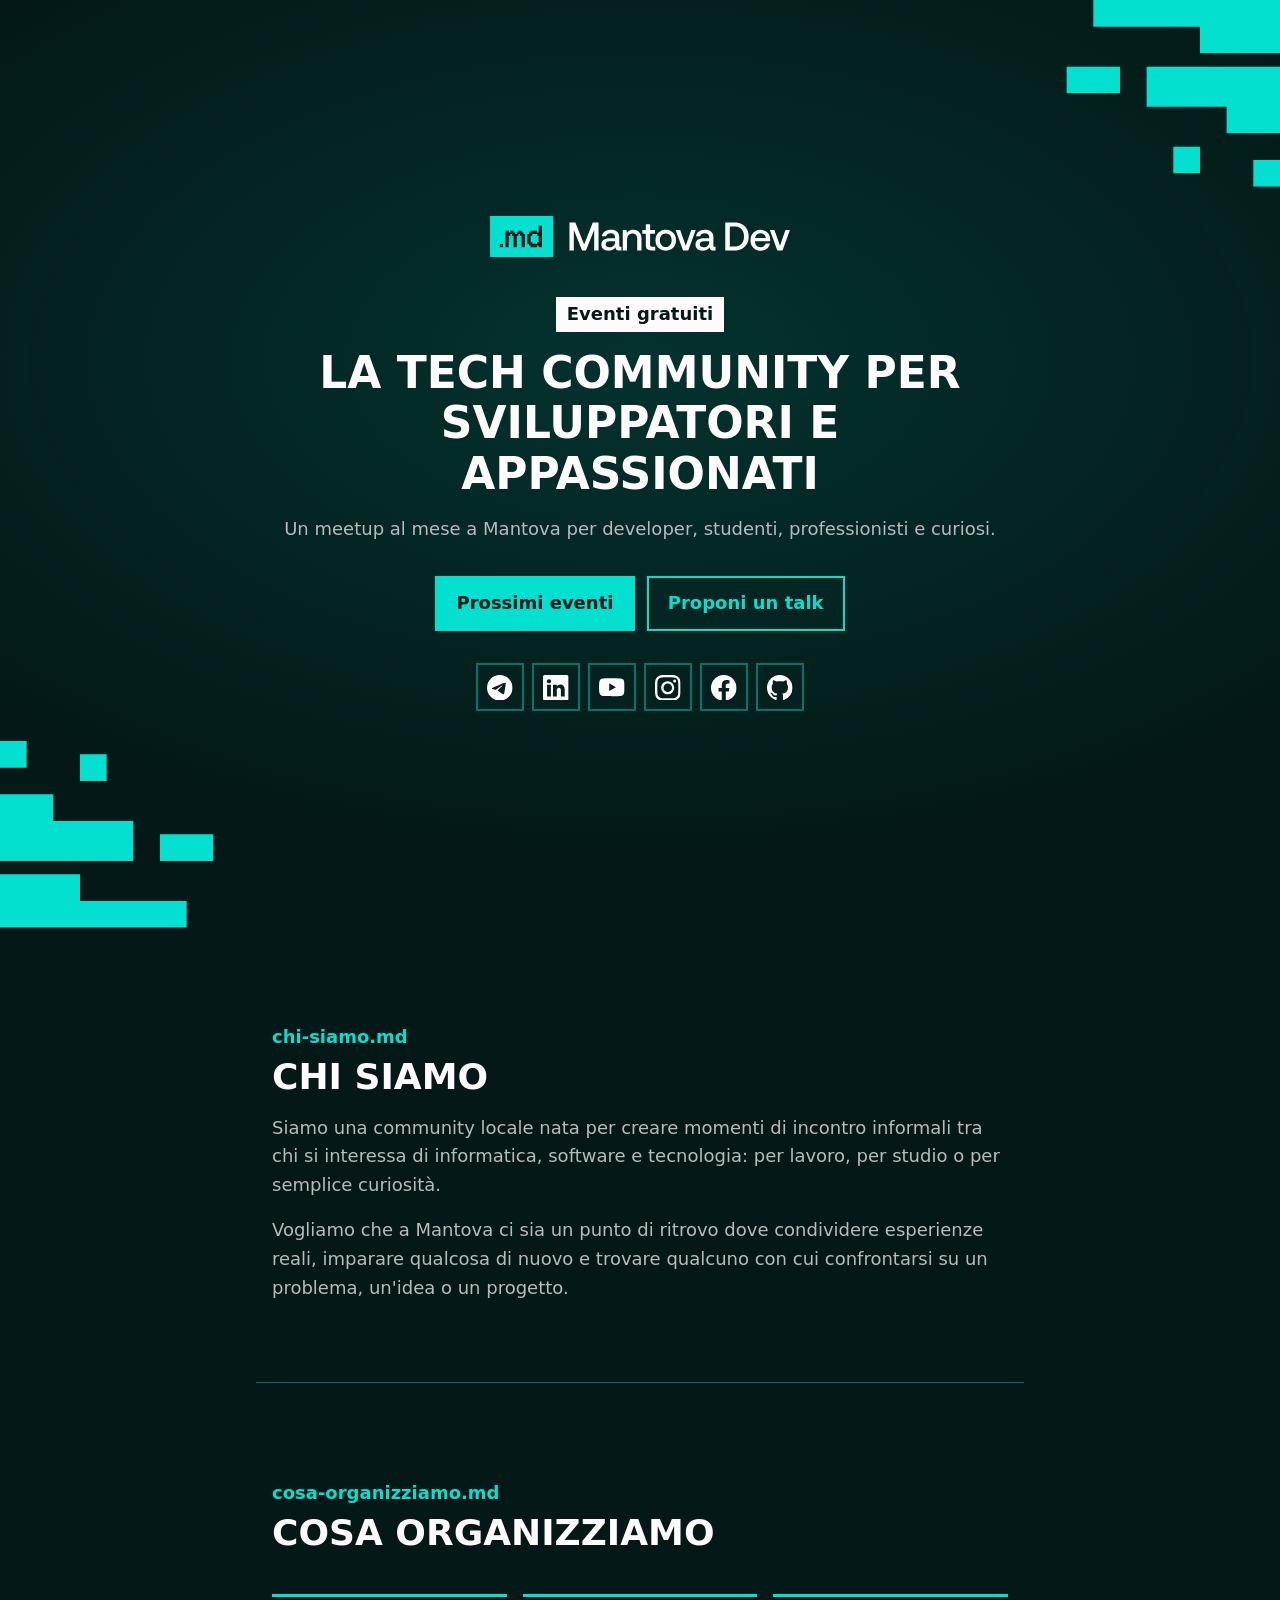
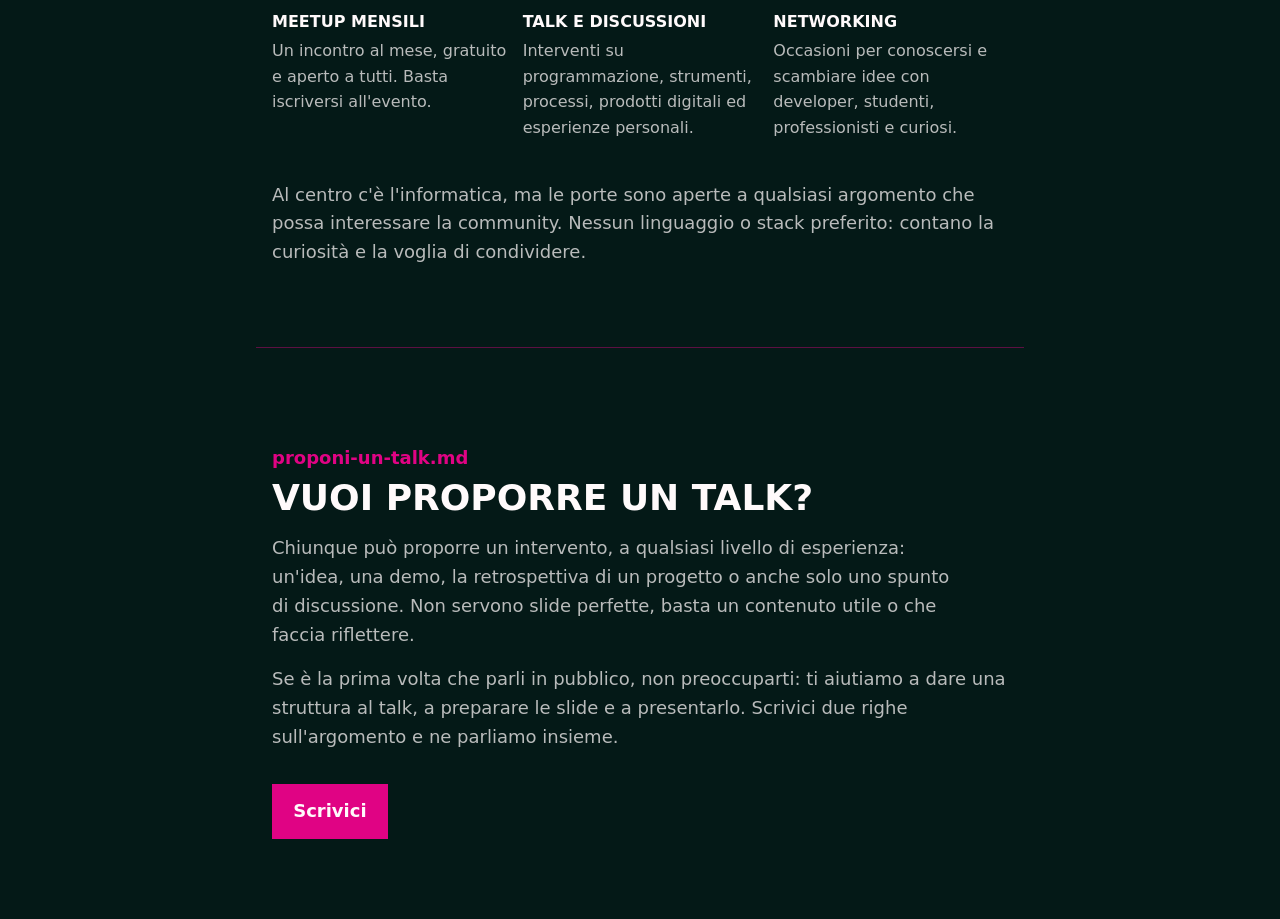
==== site/index.html @ 24b8f656 "Add mantova.dev landing page Static single page in site/: hero with event and talk links, social ico" ====
<!doctype html>
<html lang="it">
<head>
<meta charset="utf-8">
<meta name="viewport" content="width=device-width, initial-scale=1">
<title>Mantova Dev</title>
<meta name="description" content="La tech community di Mantova per sviluppatori e appassionati. Un meetup gratuito al mese: talk, demo e networking.">
<meta name="theme-color" content="#041917">
<link rel="icon" href="/favicon.svg" type="image/svg+xml">
<meta property="og:type" content="website">
<meta property="og:url" content="https://mantova.dev/">
<meta property="og:title" content="Mantova Dev">
<meta property="og:description" content="La tech community per sviluppatori e appassionati. Un meetup gratuito al mese a Mantova.">
<meta property="og:image" content="https://mantova.dev/og.jpg">
<meta property="og:image:width" content="1200">
<meta property="og:image:height" content="630">
<meta property="og:locale" content="it_IT">
<meta name="twitter:card" content="summary_large_image">
<link rel="stylesheet" href="https://api.fontshare.com/v2/css?f[]=satoshi@400,500,700&display=swap">
<style>
  :root {
    --accent: #03e0cf;
    --magenta: #e00384;
    --bg: #041917;
    --ink: #fffafb;
    --muted: color-mix(in srgb, var(--ink) 72%, var(--bg));
    --px: min(20rem, 40vw);
  }
  * { box-sizing: border-box; margin: 0; }
  body {
    background: var(--bg);
    color: var(--ink);
    font: 500 1.125rem/1.6 Satoshi, system-ui, sans-serif;
    overflow-x: hidden;
  }
  /* fixed glows behind the page: teal on top fades out while magenta fades in as you scroll,
     like the teal-to-magenta gradient of the YouTube cover */
  body::before, body::after { content: ""; position: fixed; inset: 0; z-index: -1; pointer-events: none; }
  body::before { background: radial-gradient(ellipse 70% 55% at 50% 40%, color-mix(in srgb, var(--accent) 13%, transparent), transparent); }
  body::after { background: radial-gradient(ellipse 130% 85% at 70% 100%, color-mix(in srgb, var(--magenta) 30%, transparent), transparent); opacity: 0; }
  @supports (animation-timeline: scroll()) {
    body::before { animation: glow-out linear both; animation-timeline: scroll(root); }
    body::after { animation: glow-in linear both; animation-timeline: scroll(root); }
  }
  @keyframes glow-out { to { opacity: .3; } }
  @keyframes glow-in { to { opacity: 1; } }
  .hero {
    position: relative;
    min-height: 100svh;
    display: flex;
    flex-direction: column;
    justify-content: center;
    align-items: center;
    /* keep content clear of the corner blocks (viewBox ratio 14/24 plus a gap) */
    padding: calc(var(--px) * .6 + 1.5rem) max(16px, 6vw);
    text-align: center;
  }
  .hero > :not(.px) { max-width: 46rem; }
  .px { position: absolute; width: var(--px); aspect-ratio: 24 / 14; color: var(--accent); pointer-events: none; }
  .px.top { top: 0; right: 0; }
  .px.bottom { bottom: 0; left: 0; transform: rotate(180deg); }
  /* wide screens: frame the content from the sides, like the event banners */
  @media (min-width: 90rem) {
    .hero { padding-block: 4rem; }
    .px.top { top: 14%; }
    .px.bottom { bottom: 14%; }
  }
  .logo { display: block; width: min(26rem, 100%); height: auto; margin-inline: auto; }
  section { max-width: calc(46rem + 32px); margin-inline: auto; padding: 5rem 16px; }
  section + section { border-top: 1px solid color-mix(in srgb, var(--accent) 40%, transparent); }
  /* magenta is the talk.md sub-brand color */
  #proponi { --accent: var(--magenta); }
  #proponi .cta a:not(:hover) { color: var(--ink); }
  .label { color: var(--accent); font-weight: 700; }
  h2 { margin-top: .25rem; font-size: clamp(1.75rem, 4vw, 2.25rem); line-height: 1.15; text-transform: uppercase; }
  h2, h3 { text-wrap: balance; }
  p { text-wrap: pretty; }
  section p { margin-top: 1rem; color: var(--muted); }
  .chip {
    display: inline-block;
    margin-top: 2.5rem;
    padding: .2rem .7rem;
    background: var(--ink);
    color: var(--bg);
    font-weight: 700;
  }
  .tagline { margin-top: 1rem; font-size: clamp(1.75rem, 5vw, 2.75rem); line-height: 1.15; font-weight: 700; text-transform: uppercase; }
  .about { margin-top: 1rem; color: var(--muted); }
  .cta { display: flex; flex-wrap: wrap; gap: .75rem; margin-top: 2rem; }
  .hero .cta { justify-content: center; }
  .cta a {
    padding: .7rem 1.2rem;
    border: 2px solid var(--accent);
    color: var(--accent);
    font-weight: 700;
    text-decoration: none;
  }
  .cta a:first-child { background: var(--accent); color: var(--bg); }
  .cta a:hover { background: var(--ink); border-color: var(--ink); color: var(--bg); }
  .cards { display: grid; grid-template-columns: repeat(auto-fit, minmax(13rem, 1fr)); gap: .5rem 1rem; margin-top: 2.5rem; }
  /* subgrid keeps headings and texts on shared rows, even when a heading wraps */
  .cards div { display: grid; grid-row: span 2; grid-template-rows: subgrid; row-gap: .25rem; border-top: 3px solid var(--accent); padding-top: .75rem; }
  .cards h3 { font-size: 1rem; text-transform: uppercase; }
  .cards p { margin: 0 0 1.5rem; font-size: 1rem; text-wrap: wrap; }
  .links { display: flex; flex-wrap: wrap; justify-content: center; gap: .5rem; margin-top: 2rem; padding: 0; list-style: none; }
  .links a { display: grid; place-items: center; width: 3rem; height: 3rem; border: 2px solid color-mix(in srgb, var(--accent) 45%, var(--bg)); color: var(--ink); }
  .links a:hover { background: var(--accent); border-color: var(--accent); color: var(--bg); }
  .links svg { width: 1.6rem; height: 1.6rem; }
  a:focus-visible { outline: 3px solid var(--ink); outline-offset: 3px; }
</style>
</head>
<body>
<header class="hero">
  <svg class="px top" aria-hidden="true"><use href="icons.svg#px"/></svg>
  <svg class="px bottom" aria-hidden="true"><use href="icons.svg#px"/></svg>
  <h1>
    <img class="logo" src="logo.svg" alt="Mantova Dev" width="1311" height="177">
  </h1>

  <p class="chip">Eventi gratuiti</p>
  <p class="tagline">La tech community per sviluppatori e appassionati</p>
  <p class="about">Un meetup al mese a Mantova per developer, studenti, professionisti e curiosi.</p>

  <div class="cta">
    <a href="https://www.eventbrite.com/cc/mantova-dev-4822410" target="_blank" rel="noopener">Prossimi eventi</a>
    <a href="#proponi">Proponi un talk</a>
  </div>
  <ul class="links">
    <li><a href="https://t.me/+uESvpTqd1ZpmZGE0" target="_blank" rel="noopener" aria-label="Telegram" title="Telegram"><svg aria-hidden="true"><use href="icons.svg#telegram"/></svg></a></li>
    <li><a href="https://www.linkedin.com/company/mantovadev" target="_blank" rel="noopener" aria-label="LinkedIn" title="LinkedIn"><svg aria-hidden="true"><use href="icons.svg#linkedin"/></svg></a></li>
    <li><a href="https://www.youtube.com/@MantovaDev" target="_blank" rel="noopener" aria-label="YouTube" title="YouTube"><svg aria-hidden="true"><use href="icons.svg#youtube"/></svg></a></li>
    <li><a href="https://www.instagram.com/mantovadev" target="_blank" rel="noopener" aria-label="Instagram" title="Instagram"><svg aria-hidden="true"><use href="icons.svg#instagram"/></svg></a></li>
    <li><a href="https://www.facebook.com/people/Mantova-Dev/61585731386115" target="_blank" rel="noopener" aria-label="Facebook" title="Facebook"><svg aria-hidden="true"><use href="icons.svg#facebook"/></svg></a></li>
    <li><a href="https://github.com/mantovadev/mantovadev" target="_blank" rel="noopener" aria-label="GitHub" title="GitHub"><svg aria-hidden="true"><use href="icons.svg#github"/></svg></a></li>
  </ul>
</header>

<main>
  <section id="chi-siamo">
    <p class="label">chi-siamo.md</p>
    <h2>Chi siamo</h2>
    <p>Siamo una community locale nata per creare momenti di incontro informali tra chi si interessa di informatica, software e tecnologia: per lavoro, per studio o per semplice curiosità.</p>
    <p>Vogliamo che a Mantova ci sia un punto di ritrovo dove condividere esperienze reali, imparare qualcosa di nuovo e trovare qualcuno con cui confrontarsi su un problema, un'idea o un progetto.</p>
  </section>

  <section id="cosa-facciamo">
    <p class="label">cosa-organizziamo.md</p>
    <h2>Cosa organizziamo</h2>
    <div class="cards">
      <div>
        <h3>Meetup mensili</h3>
        <p>Un incontro al mese, gratuito e aperto a tutti. Basta iscriversi all'evento.</p>
      </div>
      <div>
        <h3>Talk e discussioni</h3>
        <p>Interventi su programmazione, strumenti, processi, prodotti digitali ed esperienze personali.</p>
      </div>
      <div>
        <h3>Networking</h3>
        <p>Occasioni per conoscersi e scambiare idee con developer, studenti, professionisti e curiosi.</p>
      </div>
    </div>
    <p>Al centro c'è l'informatica, ma le porte sono aperte a qualsiasi argomento che possa interessare la community. Nessun linguaggio o stack preferito: contano la curiosità e la voglia di condividere.</p>
  </section>

  <section id="proponi">
    <p class="label">proponi-un-talk.md</p>
    <h2>Vuoi proporre un talk?</h2>
    <p>Chiunque può proporre un intervento, a qualsiasi livello di esperienza: un'idea, una demo, la retrospettiva di un progetto o anche solo uno spunto di discussione. Non servono slide perfette, basta un contenuto utile o che faccia riflettere.</p>
    <p>Se è la prima volta che parli in pubblico, non preoccuparti: ti aiutiamo a dare una struttura al talk, a preparare le slide e a presentarlo. Scrivici due righe sull'argomento e ne parliamo insieme.</p>
    <div class="cta">
      <a href="mailto:mantovadev@gmail.com?subject=Proposta%20talk">Scrivici</a>
    </div>
  </section>
</main>

</body>
</html>
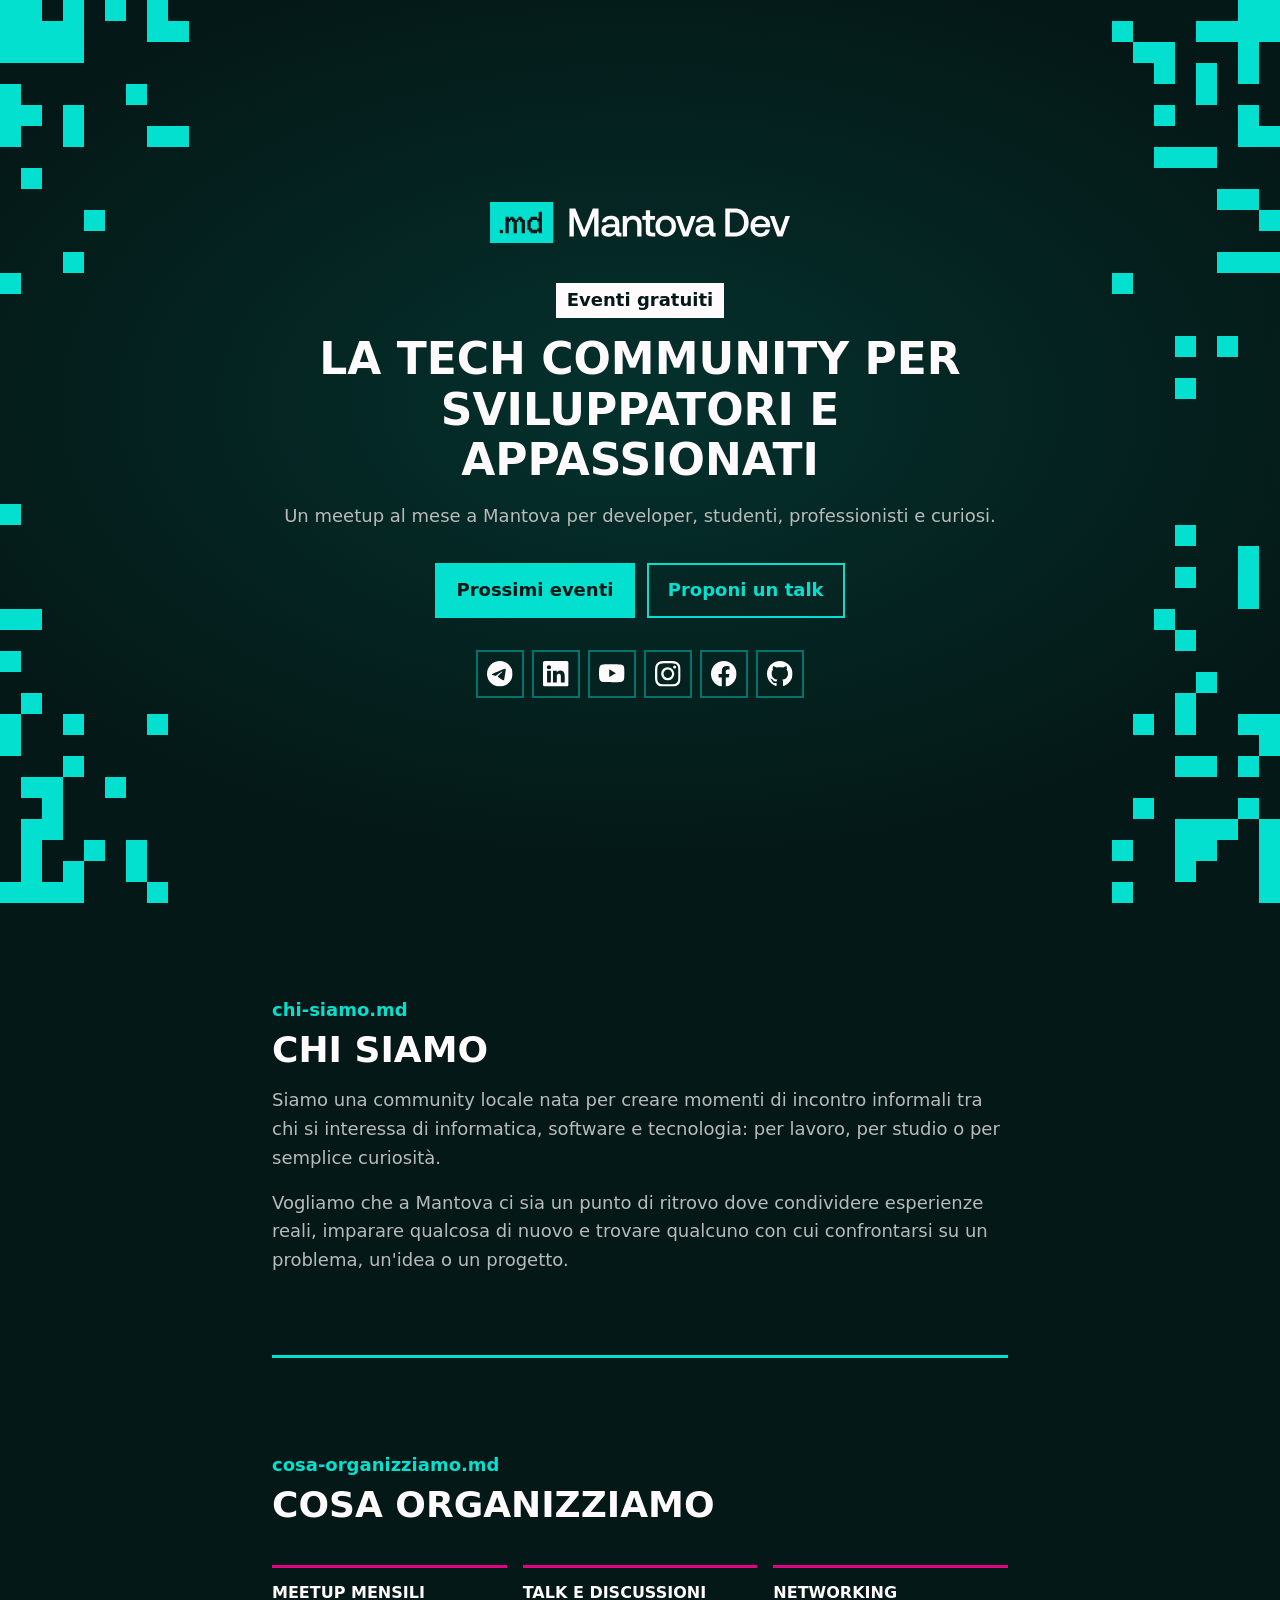
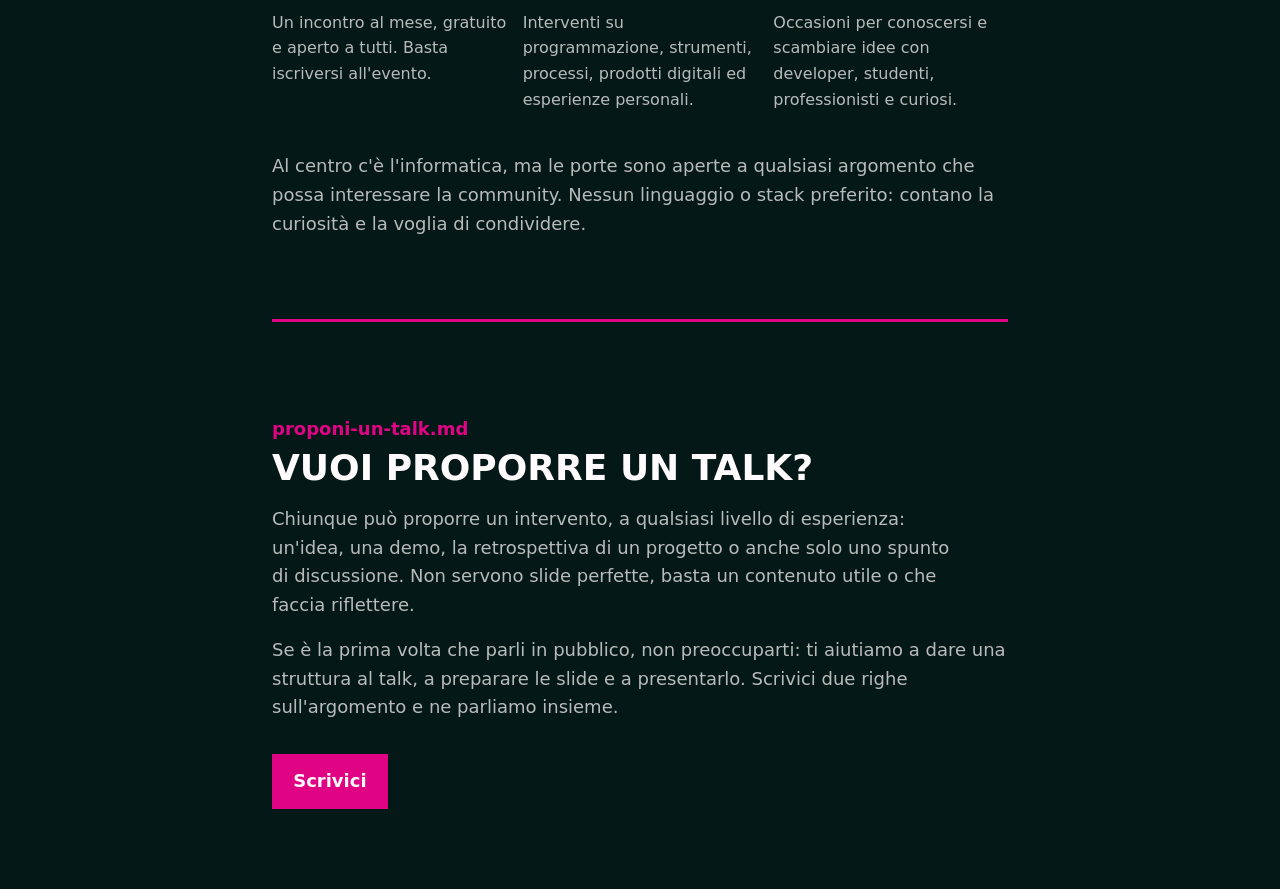
==== commit 8c8f6b5d: "Site: animated pixels that shift from teal to magenta on scroll Replace the static corner pixels wit" ====
--- a/site/index.html
+++ b/site/index.html
@@ -19,55 +19,77 @@
 <link rel="stylesheet" href="https://api.fontshare.com/v2/css?f[]=satoshi@400,500,700&display=swap">
 <style>
   :root {
-    --accent: #03e0cf;
+    --teal: #03e0cf;
+    --accent: var(--teal);
     --magenta: #e00384;
     --bg: #041917;
     --ink: #fffafb;
     --muted: color-mix(in srgb, var(--ink) 72%, var(--bg));
-    --px: min(20rem, 40vw);
   }
   * { box-sizing: border-box; margin: 0; }
   body {
-    background: var(--bg);
+    /* the teal glow lives on the page, not on .hero, so it stays behind the fixed pixels */
+    background: radial-gradient(ellipse 60% 50% at 50% 45%, color-mix(in srgb, var(--accent) 12%, var(--bg)), var(--bg)) top / 100% 100svh no-repeat, var(--bg);
     color: var(--ink);
     font: 500 1.125rem/1.6 Satoshi, system-ui, sans-serif;
     overflow-x: hidden;
   }
-  /* fixed glows behind the page: teal on top fades out while magenta fades in as you scroll,
-     like the teal-to-magenta gradient of the YouTube cover */
-  body::before, body::after { content: ""; position: fixed; inset: 0; z-index: -1; pointer-events: none; }
-  body::before { background: radial-gradient(ellipse 70% 55% at 50% 40%, color-mix(in srgb, var(--accent) 13%, transparent), transparent); }
-  body::after { background: radial-gradient(ellipse 130% 85% at 70% 100%, color-mix(in srgb, var(--magenta) 30%, transparent), transparent); opacity: 0; }
-  @supports (animation-timeline: scroll()) {
-    body::before { animation: glow-out linear both; animation-timeline: scroll(root); }
-    body::after { animation: glow-in linear both; animation-timeline: scroll(root); }
-  }
-  @keyframes glow-out { to { opacity: .3; } }
-  @keyframes glow-in { to { opacity: 1; } }
   .hero {
     position: relative;
+    overflow: clip;
     min-height: 100svh;
     display: flex;
     flex-direction: column;
     justify-content: center;
     align-items: center;
-    /* keep content clear of the corner blocks (viewBox ratio 14/24 plus a gap) */
-    padding: calc(var(--px) * .6 + 1.5rem) max(16px, 6vw);
+    padding: 4rem max(16px, 6vw);
     text-align: center;
   }
   .hero > :not(.px) { max-width: 46rem; }
-  .px { position: absolute; width: var(--px); aspect-ratio: 24 / 14; color: var(--accent); pointer-events: none; }
-  .px.top { top: 0; right: 0; }
-  .px.bottom { bottom: 0; left: 0; transform: rotate(180deg); }
-  /* wide screens: frame the content from the sides, like the event banners */
-  @media (min-width: 90rem) {
-    .hero { padding-block: 4rem; }
-    .px.top { top: 14%; }
-    .px.bottom { bottom: 14%; }
+  /* pixel groups: a --cols x --rows grid of squares, filled by the script at the end */
+  .px { position: absolute; width: calc(var(--cols) * var(--s)); height: calc(var(--rows) * var(--s)); pointer-events: none; }
+  .px.col { display: none; }
+  /* phones: a band of 13px squares atop the hero and each section, alternating right and left */
+  .px.side { --s: 13px; right: 0; }
+  .px.side.left { right: auto; left: 0; transform: scaleX(-1); }
+  .px i {
+    position: absolute;
+    left: calc(var(--x) * var(--s));
+    top: calc(var(--y) * var(--s));
+    width: var(--s);
+    height: var(--s);
+    background: var(--teal);
+    animation: px-drift var(--t) steps(1) var(--d) infinite;
+  }
+  /* browsers without color-mix() keep the squares teal */
+  @supports (color: color-mix(in srgb, red clamp(0%, 50%, 100%), blue)) {
+    .px i { background: color-mix(in srgb, var(--magenta) clamp(0%, (var(--p, 0) - var(--o)) * 400%, 100%), var(--teal)); }
+  }
+  @keyframes px-drift {
+    25% { translate: 100% 0; }
+    50% { translate: 100% -100%; }
+    75% { translate: 0 -100%; }
+  }
+  @media (prefers-reduced-motion: reduce) { .px i { animation: none; } }
+  /* wide screens: two columns pinned to the window edges, filling the margins beside the text */
+  @media (min-width: 80rem) {
+    /* whole-pixel squares: fractional sizes leave thin dark seams between neighbours */
+    .px.col { --px: min(20rem, calc((100vw - 46rem) / 2 - 1rem)); --s: calc(var(--px) / 12); display: block; position: fixed; top: 0; z-index: -1; }
+    @supports (width: round(down, 1.5px, 1px)) { .px.col { --s: round(down, var(--px) / 12, 1px); } }
+    .px.col.left { left: 0; }
+    .px.col.right { right: 0; transform: scaleX(-1); }
+    .px.side { display: none; }
+    /* drawn as a background so it spans the text width, like the bars above the cards */
+    section + section { background: linear-gradient(var(--accent), var(--accent)) top / calc(100% - 32px) 3px no-repeat; }
   }
   .logo { display: block; width: min(26rem, 100%); height: auto; margin-inline: auto; }
-  section { max-width: calc(46rem + 32px); margin-inline: auto; padding: 5rem 16px; }
-  section + section { border-top: 1px solid color-mix(in srgb, var(--accent) 40%, transparent); }
+  section { position: relative; max-width: calc(46rem + 32px); margin-inline: auto; padding: 5rem 16px; }
+  /* phones: the hero leaves room for the first section's band (1rem + 39px) so it shows on the opening screen */
+  @media (width < 80rem) {
+    .hero { min-height: calc(100svh - 2rem - 39px); padding-top: calc(1rem + 39px + 2rem); padding-bottom: 1rem; }
+    section { overflow-x: clip; padding: calc(1rem + 39px + 30px) 16px 2.5rem; }
+    .px.side { top: 1rem; }
+  }
   /* magenta is the talk.md sub-brand color */
   #proponi { --accent: var(--magenta); }
   #proponi .cta a:not(:hover) { color: var(--ink); }
@@ -99,7 +121,7 @@
   .cta a:hover { background: var(--ink); border-color: var(--ink); color: var(--bg); }
   .cards { display: grid; grid-template-columns: repeat(auto-fit, minmax(13rem, 1fr)); gap: .5rem 1rem; margin-top: 2.5rem; }
   /* subgrid keeps headings and texts on shared rows, even when a heading wraps */
-  .cards div { display: grid; grid-row: span 2; grid-template-rows: subgrid; row-gap: .25rem; border-top: 3px solid var(--accent); padding-top: .75rem; }
+  .cards div { display: grid; grid-row: span 2; grid-template-rows: subgrid; row-gap: .25rem; border-top: 3px solid var(--magenta); padding-top: .75rem; }
   .cards h3 { font-size: 1rem; text-transform: uppercase; }
   .cards p { margin: 0 0 1.5rem; font-size: 1rem; text-wrap: wrap; }
   .links { display: flex; flex-wrap: wrap; justify-content: center; gap: .5rem; margin-top: 2rem; padding: 0; list-style: none; }
@@ -111,8 +133,9 @@
 </head>
 <body>
 <header class="hero">
-  <svg class="px top" aria-hidden="true"><use href="icons.svg#px"/></svg>
-  <svg class="px bottom" aria-hidden="true"><use href="icons.svg#px"/></svg>
+  <div class="px col left" aria-hidden="true"></div>
+  <div class="px col right" aria-hidden="true"></div>
+  <div class="px side" data-shape="side" aria-hidden="true"></div>
   <h1>
     <img class="logo" src="logo.svg" alt="Mantova Dev" width="1311" height="177">
   </h1>
@@ -137,6 +160,7 @@
 
 <main>
   <section id="chi-siamo">
+    <div class="px side left" data-shape="side" aria-hidden="true"></div>
     <p class="label">chi-siamo.md</p>
     <h2>Chi siamo</h2>
     <p>Siamo una community locale nata per creare momenti di incontro informali tra chi si interessa di informatica, software e tecnologia: per lavoro, per studio o per semplice curiosità.</p>
@@ -144,6 +168,7 @@
   </section>
 
   <section id="cosa-facciamo">
+    <div class="px side" data-shape="side" aria-hidden="true"></div>
     <p class="label">cosa-organizziamo.md</p>
     <h2>Cosa organizziamo</h2>
     <div class="cards">
@@ -164,6 +189,7 @@
   </section>
 
   <section id="proponi">
+    <div class="px side left" data-shape="side" aria-hidden="true"></div>
     <p class="label">proponi-un-talk.md</p>
     <h2>Vuoi proporre un talk?</h2>
     <p>Chiunque può proporre un intervento, a qualsiasi livello di esperienza: un'idea, una demo, la retrospettiva di un progetto o anche solo uno spunto di discussione. Non servono slide perfette, basta un contenuto utile o che faccia riflettere.</p>
@@ -174,5 +200,65 @@
   </section>
 </main>
 
+<script>
+  // Each square starts turning magenta at its own scroll point (--o, up to .75) and takes .25 of the
+  // scroll (--p, 0 to 1) to finish, so all are teal at the top and all magenta at the bottom.
+  const addSquare = (group, x, y) => {
+    const square = document.createElement('i');
+    square.style.cssText = `--x:${x}; --y:${y}; --t:${3 + Math.random() * 4}s; --d:${-Math.random() * 7}s; --o:${Math.random() * .75}`;
+    group.append(square);
+  };
+
+  // Phone bands: random variants of one shape (# = square), so no two match.
+  const band = [
+    '..........####################',
+    '.....#....#.....##############',
+    '..#.......#..#.......#####.###',
+  ];
+  const filled = (x, y) => band[y]?.[x] === '#';
+  const nearFilled = (x, y) => filled(x - 1, y) || filled(x + 1, y) || filled(x, y - 1) || filled(x, y + 1);
+  for (const group of document.querySelectorAll('.px.side')) {
+    group.style.cssText = `--cols:${band[0].length}; --rows:${band.length}`;
+    band.forEach((row, y) => [...row].forEach((_, x) => {
+      // keep most squares, drop a few, and grow a few next to existing ones
+      if (filled(x, y) ? Math.random() > .85 : !(nearFilled(x, y) && Math.random() < .2)) return;
+      addSquare(group, x, y);
+    }));
+  }
+
+  // Desktop columns: sized to the window, so rebuilt on resize; denser at the corners and the window edge.
+  const fillColumns = () => {
+    const margin = document.querySelector('main section').getBoundingClientRect().left;
+    for (const group of document.querySelectorAll('.px.col')) {
+      group.replaceChildren();
+      group.style.cssText = '--cols:1; --rows:1';
+      const s = group.offsetWidth; // the square size set by the CSS; 0 while hidden on phones
+      if (!s) continue;
+      const cols = Math.min(14, Math.floor(margin / s) - 2); // keep two squares of air next to the text
+      const rows = Math.ceil(innerHeight / s);
+      group.style.cssText = `--cols:${cols}; --rows:${rows}`;
+      for (let y = 0; y < rows; y++) for (let x = 0; x < cols; x++) {
+        const v = Math.min(y, rows - 1 - y) / (rows / 2); // 0 at the top and bottom, 1 at mid-height
+        const h = x / cols;                                // 0 at the window edge, 1 next to the text
+        if (Math.random() < .85 * ((1 - v) ** 2.5 + .04) * (1 - h) ** 1.5) addSquare(group, x, y);
+      }
+    }
+  };
+  fillColumns();
+  let resizing;
+  addEventListener('resize', () => { clearTimeout(resizing); resizing = setTimeout(fillColumns, 150); });
+
+  const root = document.documentElement;
+  const progress = () => root.style.setProperty('--p', Math.min(1, scrollY / Math.max(1, root.scrollHeight - innerHeight)));
+  let queued = false;
+  addEventListener('scroll', () => {
+    // at most one update per frame: the desktop columns hold a few hundred squares
+    if (queued) return;
+    queued = true;
+    requestAnimationFrame(() => { queued = false; progress(); });
+  }, { passive: true });
+  addEventListener('resize', progress);
+  progress();
+</script>
 </body>
 </html>
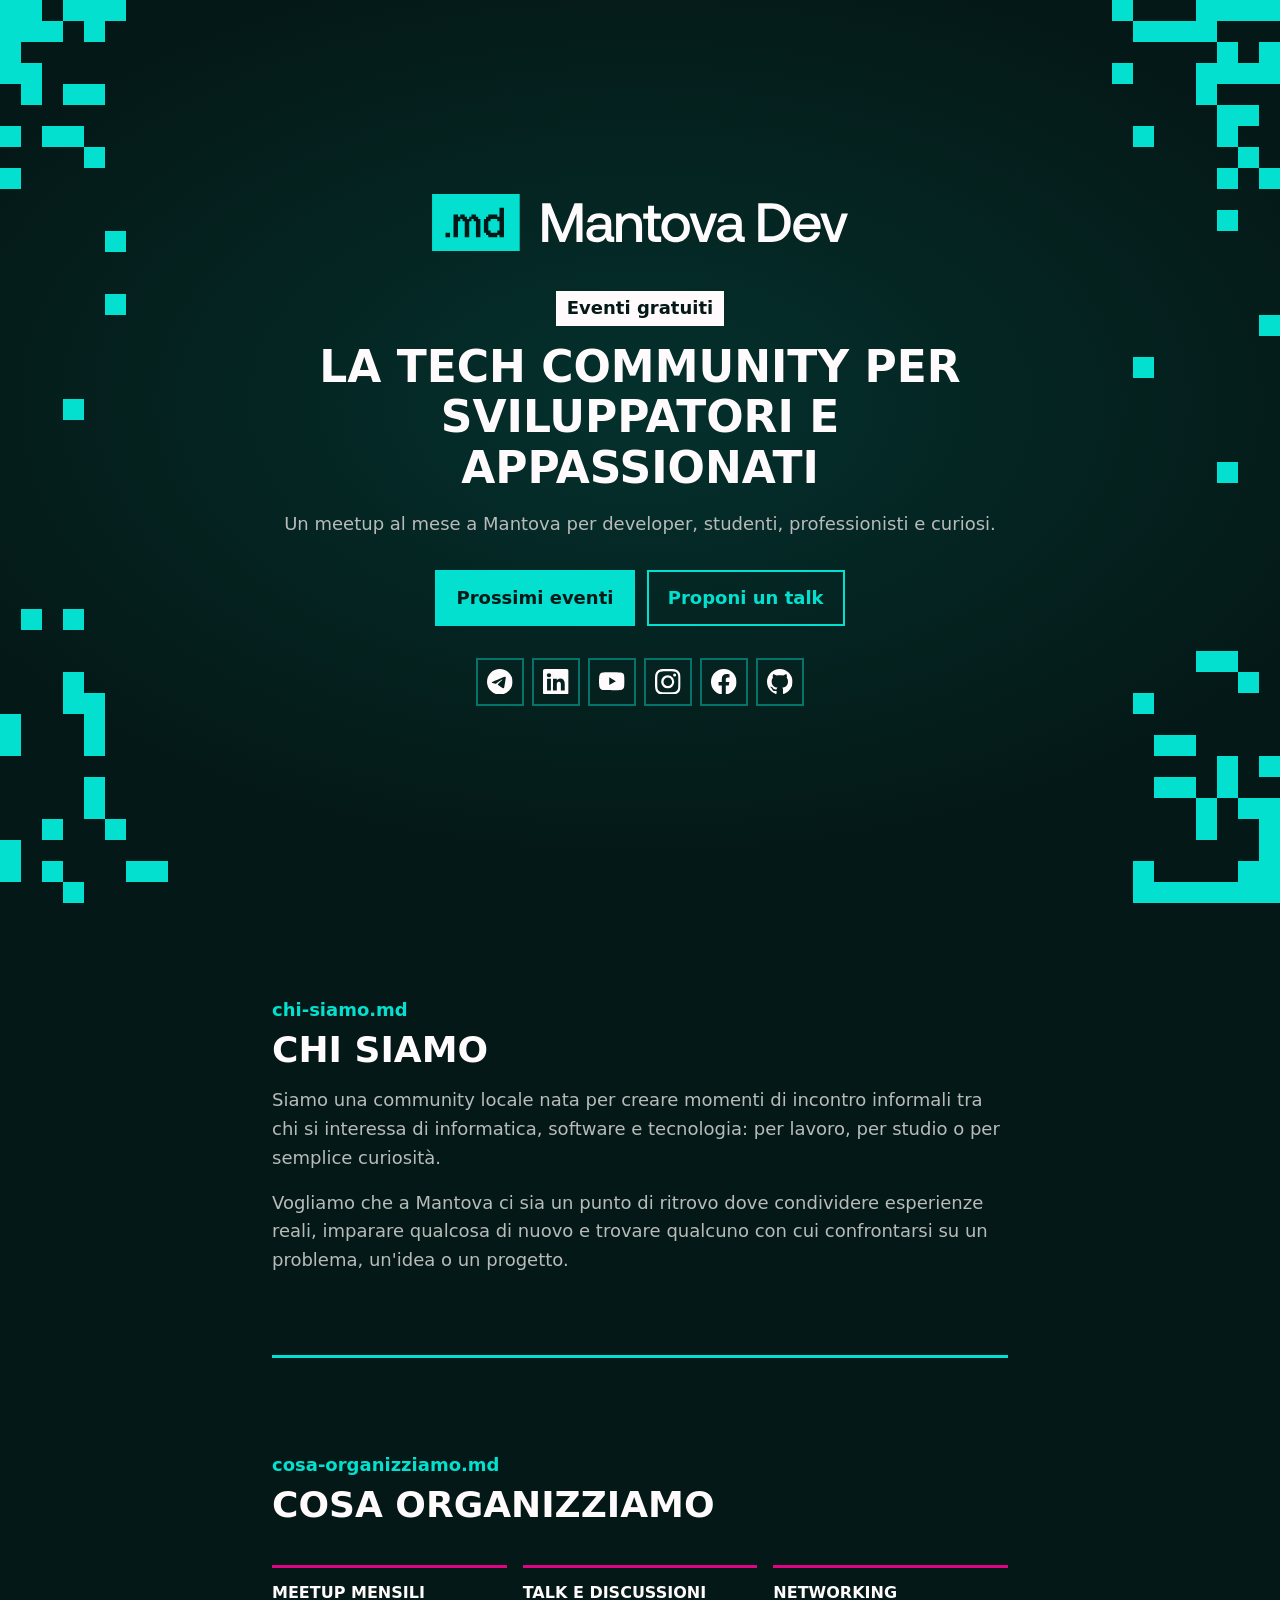
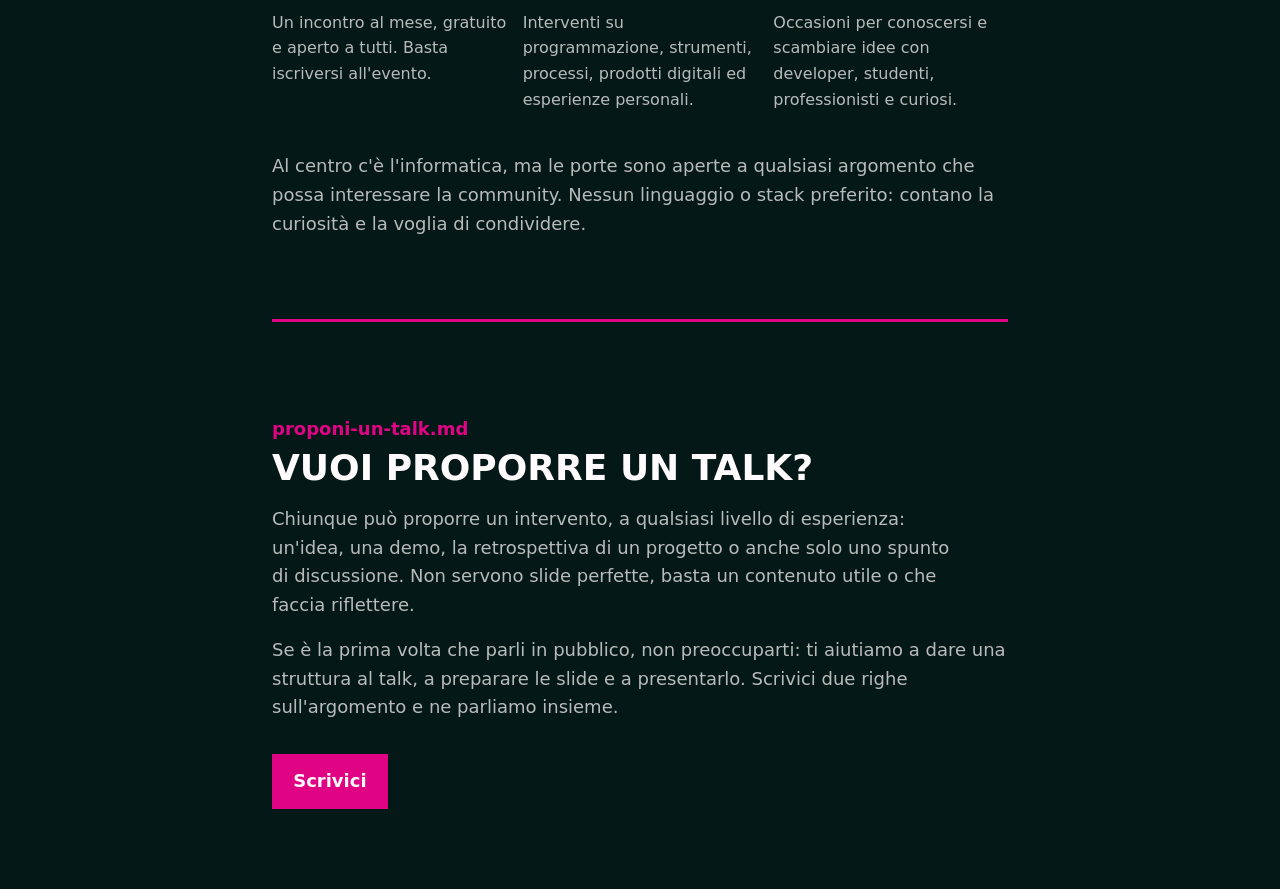
==== commit 562ff7c8: "Site: fix logo missing in Firefox The logo's min(26rem, 100%) width depended on its h1, which sizes " ====
--- a/site/index.html
+++ b/site/index.html
@@ -82,7 +82,7 @@
     /* drawn as a background so it spans the text width, like the bars above the cards */
     section + section { background: linear-gradient(var(--accent), var(--accent)) top / calc(100% - 32px) 3px no-repeat; }
   }
-  .logo { display: block; width: min(26rem, 100%); height: auto; margin-inline: auto; }
+  .logo { display: block; width: 26rem; max-width: 100%; height: auto; margin-inline: auto; }
   section { position: relative; max-width: calc(46rem + 32px); margin-inline: auto; padding: 5rem 16px; }
   /* phones: the hero leaves room for the first section's band (1rem + 39px) so it shows on the opening screen */
   @media (width < 80rem) {
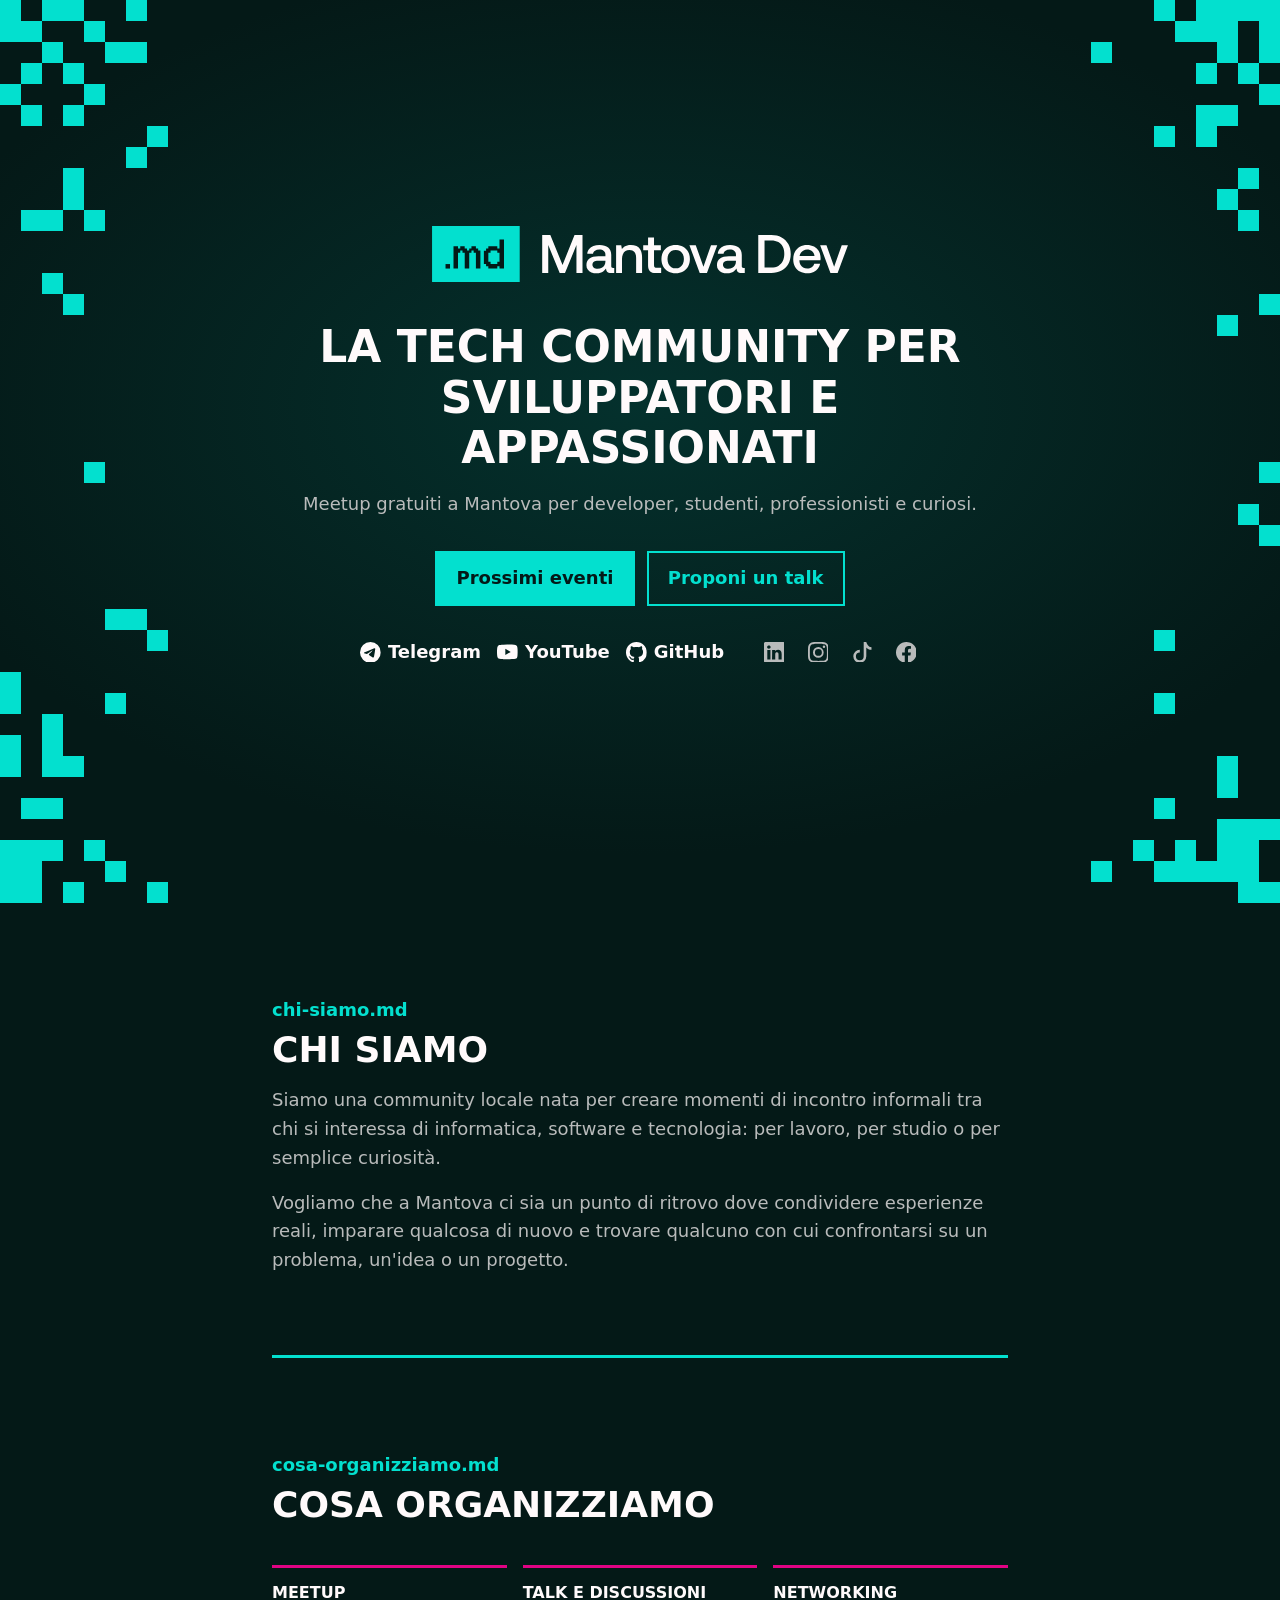
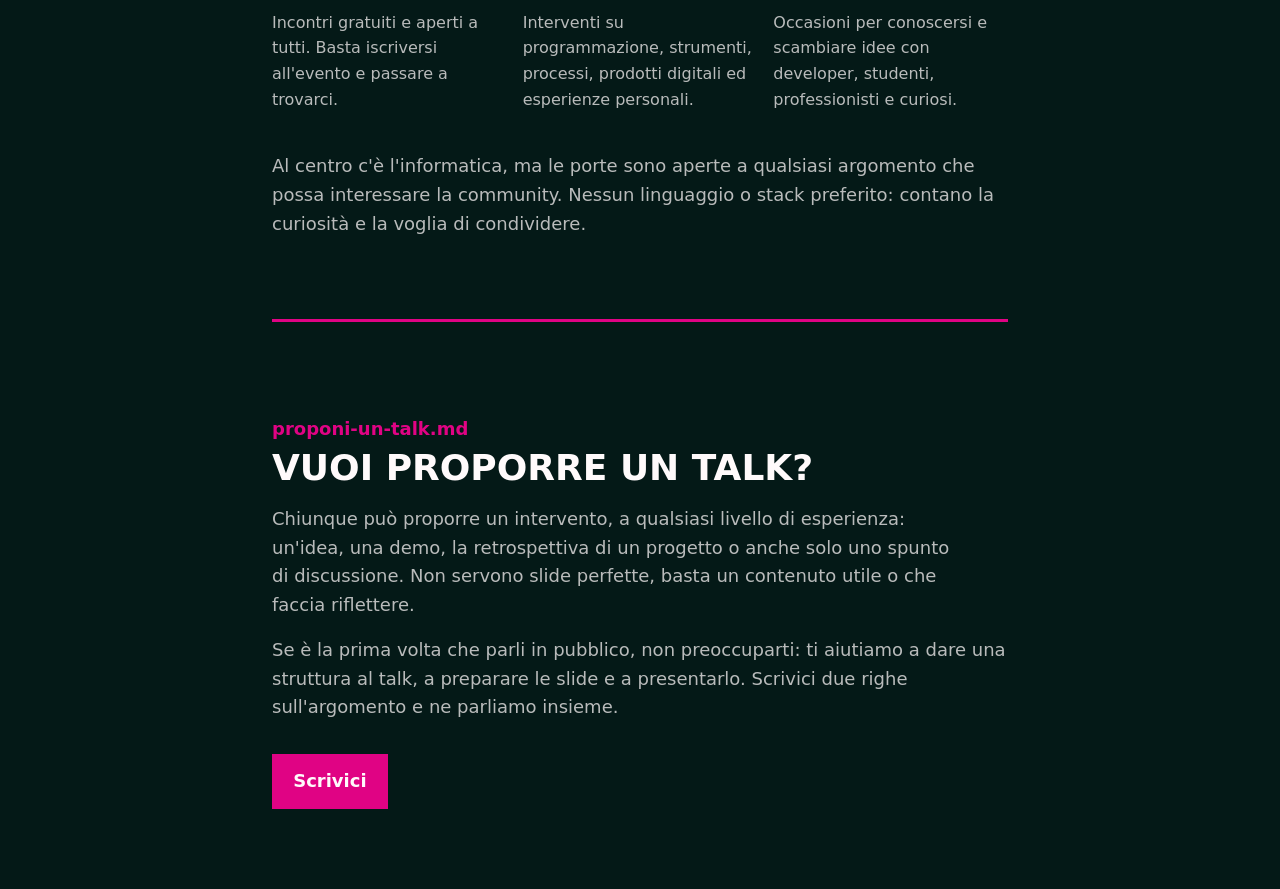
==== commit 836ba96a: "Site: SEO basics, square favicon, 404 page and a lighter hero Add what search engines read: a descri" ====
--- a/site/index.html
+++ b/site/index.html
@@ -3,19 +3,54 @@
 <head>
 <meta charset="utf-8">
 <meta name="viewport" content="width=device-width, initial-scale=1">
-<title>Mantova Dev</title>
-<meta name="description" content="La tech community di Mantova per sviluppatori e appassionati. Un meetup gratuito al mese: talk, demo e networking.">
+<title>Mantova Dev | Developer community e meetup gratuiti a Mantova</title>
+<meta name="description" content="La tech community di Mantova per sviluppatori e appassionati. Meetup gratuiti con talk, demo e networking.">
+<link rel="canonical" href="https://mantova.dev/">
 <meta name="theme-color" content="#041917">
 <link rel="icon" href="/favicon.svg" type="image/svg+xml">
+<link rel="apple-touch-icon" href="/apple-touch-icon.png">
 <meta property="og:type" content="website">
+<meta property="og:site_name" content="Mantova Dev">
 <meta property="og:url" content="https://mantova.dev/">
 <meta property="og:title" content="Mantova Dev">
-<meta property="og:description" content="La tech community per sviluppatori e appassionati. Un meetup gratuito al mese a Mantova.">
+<meta property="og:description" content="La tech community per sviluppatori e appassionati. Meetup gratuiti a Mantova.">
 <meta property="og:image" content="https://mantova.dev/og.jpg">
 <meta property="og:image:width" content="1200">
 <meta property="og:image:height" content="630">
+<meta property="og:image:alt" content="Logo di Mantova Dev con il motto: La tech community per sviluppatori e appassionati">
 <meta property="og:locale" content="it_IT">
 <meta name="twitter:card" content="summary_large_image">
+<script type="application/ld+json">
+{
+  "@context": "https://schema.org",
+  "@graph": [
+    {
+      "@type": "WebSite",
+      "name": "Mantova Dev",
+      "url": "https://mantova.dev/"
+    },
+    {
+      "@type": "Organization",
+      "name": "Mantova Dev",
+      "url": "https://mantova.dev/",
+      "logo": "https://mantova.dev/apple-touch-icon.png",
+      "email": "mantovadev@gmail.com",
+      "address": { "@type": "PostalAddress", "addressLocality": "Mantova", "addressRegion": "MN", "addressCountry": "IT" },
+      "sameAs": [
+        "https://www.eventbrite.it/o/mantova-dev-121019352742",
+        "https://www.youtube.com/@MantovaDev",
+        "https://www.linkedin.com/company/mantovadev",
+        "https://www.instagram.com/mantovadev",
+        "https://www.tiktok.com/@mantova.dev",
+        "https://www.facebook.com/people/Mantova-Dev/61585731386115",
+        "https://github.com/mantovadev"
+      ]
+    }
+  ]
+}
+</script>
+<link rel="preconnect" href="https://api.fontshare.com">
+<link rel="preconnect" href="https://cdn.fontshare.com" crossorigin>
 <link rel="stylesheet" href="https://api.fontshare.com/v2/css?f[]=satoshi@400,500,700&display=swap">
 <style>
   :root {
@@ -98,15 +133,7 @@
   h2, h3 { text-wrap: balance; }
   p { text-wrap: pretty; }
   section p { margin-top: 1rem; color: var(--muted); }
-  .chip {
-    display: inline-block;
-    margin-top: 2.5rem;
-    padding: .2rem .7rem;
-    background: var(--ink);
-    color: var(--bg);
-    font-weight: 700;
-  }
-  .tagline { margin-top: 1rem; font-size: clamp(1.75rem, 5vw, 2.75rem); line-height: 1.15; font-weight: 700; text-transform: uppercase; }
+  .tagline { margin-top: 2.5rem; font-size: clamp(1.75rem, 5vw, 2.75rem); line-height: 1.15; font-weight: 700; text-transform: uppercase; }
   .about { margin-top: 1rem; color: var(--muted); }
   .cta { display: flex; flex-wrap: wrap; gap: .75rem; margin-top: 2rem; }
   .hero .cta { justify-content: center; }
@@ -124,10 +151,12 @@
   .cards div { display: grid; grid-row: span 2; grid-template-rows: subgrid; row-gap: .25rem; border-top: 3px solid var(--magenta); padding-top: .75rem; }
   .cards h3 { font-size: 1rem; text-transform: uppercase; }
   .cards p { margin: 0 0 1.5rem; font-size: 1rem; text-wrap: wrap; }
-  .links { display: flex; flex-wrap: wrap; justify-content: center; gap: .5rem; margin-top: 2rem; padding: 0; list-style: none; }
-  .links a { display: grid; place-items: center; width: 3rem; height: 3rem; border: 2px solid color-mix(in srgb, var(--accent) 45%, var(--bg)); color: var(--ink); }
-  .links a:hover { background: var(--accent); border-color: var(--accent); color: var(--bg); }
-  .links svg { width: 1.6rem; height: 1.6rem; }
+  .links { display: flex; flex-wrap: wrap; justify-content: center; gap: 0 1.25rem; margin-top: 1.5rem; }
+  .links ul { display: flex; padding: 0; list-style: none; }
+  .links a { display: flex; align-items: center; justify-content: center; gap: .45rem; min-width: 2.75rem; height: 2.75rem; padding-inline: .5rem; color: var(--ink); font-weight: 700; text-decoration: none; }
+  .links .socials a { color: var(--muted); }
+  .links a:hover { color: var(--accent); }
+  .links svg { width: 1.3rem; height: 1.3rem; }
   a:focus-visible { outline: 3px solid var(--ink); outline-offset: 3px; }
 </style>
 </head>
@@ -140,22 +169,26 @@
     <img class="logo" src="logo.svg" alt="Mantova Dev" width="1311" height="177">
   </h1>
 
-  <p class="chip">Eventi gratuiti</p>
   <p class="tagline">La tech community per sviluppatori e appassionati</p>
-  <p class="about">Un meetup al mese a Mantova per developer, studenti, professionisti e curiosi.</p>
+  <p class="about">Meetup gratuiti a Mantova per developer, studenti, professionisti e curiosi.</p>
 
   <div class="cta">
-    <a href="https://www.eventbrite.com/cc/mantova-dev-4822410" target="_blank" rel="noopener">Prossimi eventi</a>
+    <a href="https://www.eventbrite.it/o/mantova-dev-121019352742" target="_blank" rel="noopener">Prossimi eventi</a>
     <a href="#proponi">Proponi un talk</a>
   </div>
-  <ul class="links">
-    <li><a href="https://t.me/+uESvpTqd1ZpmZGE0" target="_blank" rel="noopener" aria-label="Telegram" title="Telegram"><svg aria-hidden="true"><use href="icons.svg#telegram"/></svg></a></li>
-    <li><a href="https://www.linkedin.com/company/mantovadev" target="_blank" rel="noopener" aria-label="LinkedIn" title="LinkedIn"><svg aria-hidden="true"><use href="icons.svg#linkedin"/></svg></a></li>
-    <li><a href="https://www.youtube.com/@MantovaDev" target="_blank" rel="noopener" aria-label="YouTube" title="YouTube"><svg aria-hidden="true"><use href="icons.svg#youtube"/></svg></a></li>
-    <li><a href="https://www.instagram.com/mantovadev" target="_blank" rel="noopener" aria-label="Instagram" title="Instagram"><svg aria-hidden="true"><use href="icons.svg#instagram"/></svg></a></li>
-    <li><a href="https://www.facebook.com/people/Mantova-Dev/61585731386115" target="_blank" rel="noopener" aria-label="Facebook" title="Facebook"><svg aria-hidden="true"><use href="icons.svg#facebook"/></svg></a></li>
-    <li><a href="https://github.com/mantovadev/mantovadev" target="_blank" rel="noopener" aria-label="GitHub" title="GitHub"><svg aria-hidden="true"><use href="icons.svg#github"/></svg></a></li>
-  </ul>
+  <div class="links">
+    <ul>
+      <li><a href="https://t.me/+uESvpTqd1ZpmZGE0" target="_blank" rel="noopener"><svg aria-hidden="true"><use href="icons.svg#telegram"/></svg>Telegram</a></li>
+      <li><a href="https://www.youtube.com/@MantovaDev" target="_blank" rel="noopener"><svg aria-hidden="true"><use href="icons.svg#youtube"/></svg>YouTube</a></li>
+      <li><a href="https://github.com/mantovadev/mantovadev" target="_blank" rel="noopener"><svg aria-hidden="true"><use href="icons.svg#github"/></svg>GitHub</a></li>
+    </ul>
+    <ul class="socials">
+      <li><a href="https://www.linkedin.com/company/mantovadev" target="_blank" rel="noopener" aria-label="LinkedIn" title="LinkedIn"><svg aria-hidden="true"><use href="icons.svg#linkedin"/></svg></a></li>
+      <li><a href="https://www.instagram.com/mantovadev" target="_blank" rel="noopener" aria-label="Instagram" title="Instagram"><svg aria-hidden="true"><use href="icons.svg#instagram"/></svg></a></li>
+      <li><a href="https://www.tiktok.com/@mantova.dev" target="_blank" rel="noopener" aria-label="TikTok" title="TikTok"><svg aria-hidden="true"><use href="icons.svg#tiktok"/></svg></a></li>
+      <li><a href="https://www.facebook.com/people/Mantova-Dev/61585731386115" target="_blank" rel="noopener" aria-label="Facebook" title="Facebook"><svg aria-hidden="true"><use href="icons.svg#facebook"/></svg></a></li>
+    </ul>
+  </div>
 </header>
 
 <main>
@@ -173,8 +206,8 @@
     <h2>Cosa organizziamo</h2>
     <div class="cards">
       <div>
-        <h3>Meetup mensili</h3>
-        <p>Un incontro al mese, gratuito e aperto a tutti. Basta iscriversi all'evento.</p>
+        <h3>Meetup</h3>
+        <p>Incontri gratuiti e aperti a tutti. Basta iscriversi all'evento e passare a trovarci.</p>
       </div>
       <div>
         <h3>Talk e discussioni</h3>
